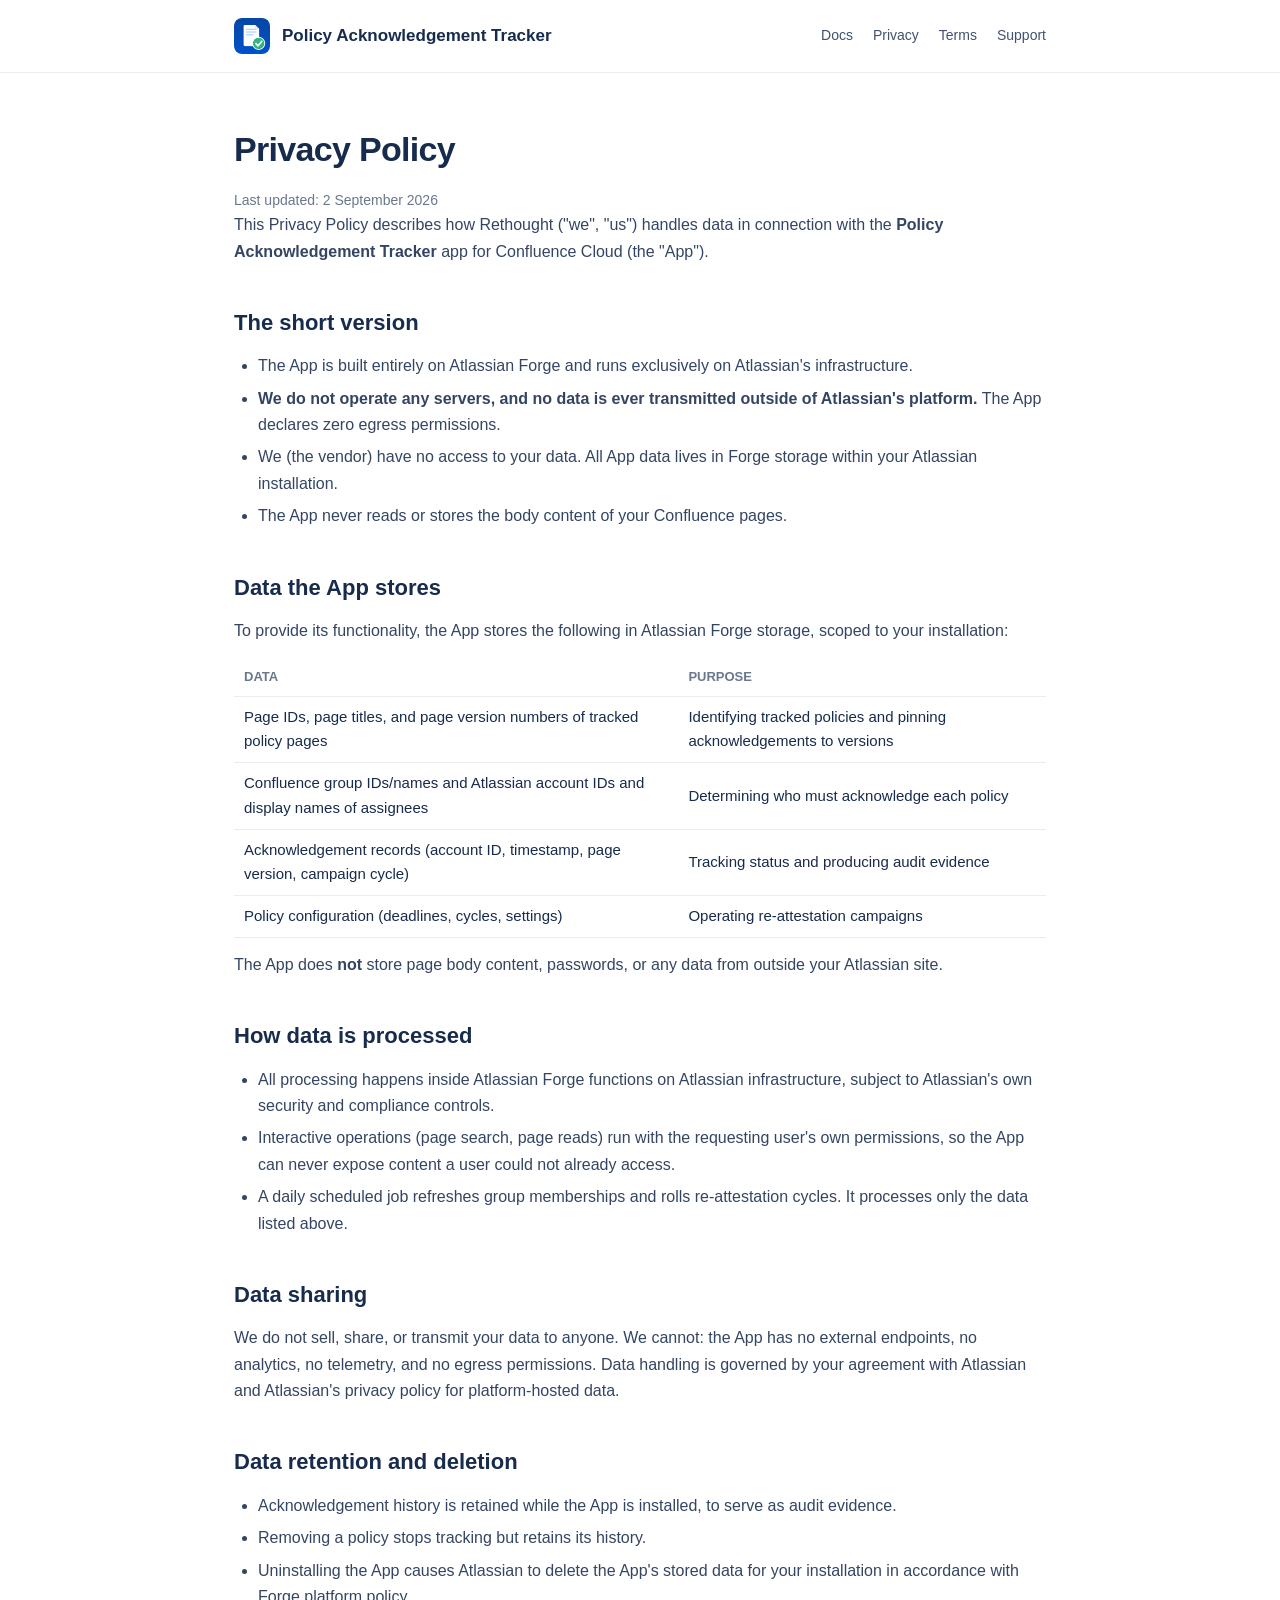
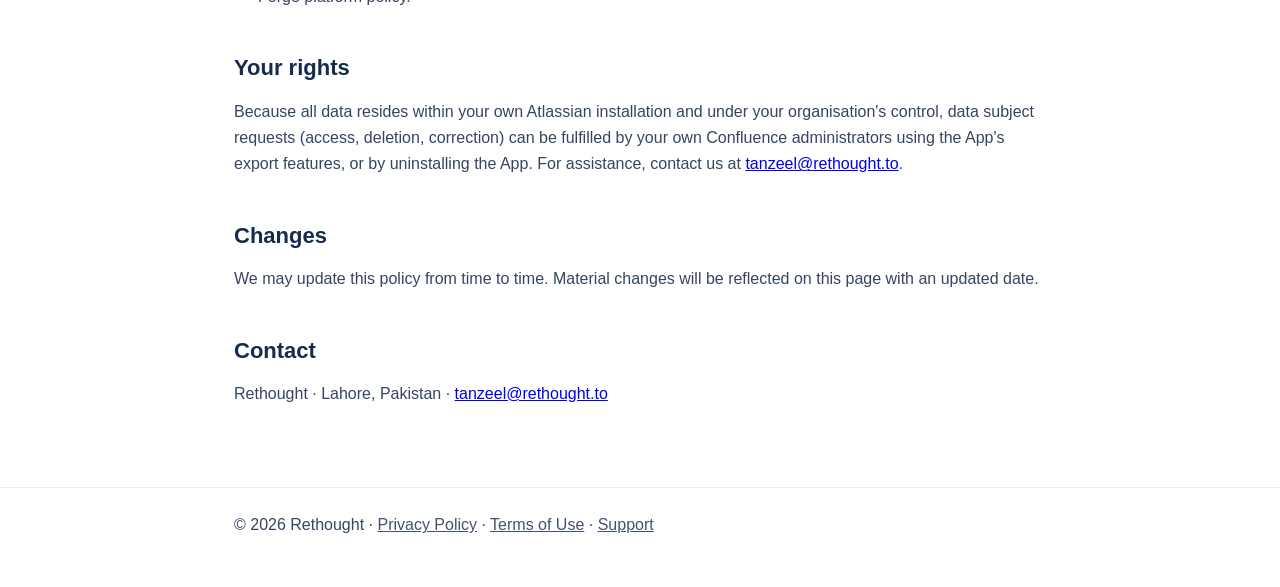
==== privacy.html @ a63053b1 "Policy Acknowledgement Tracker docs site Co-Authored-By: Claude Fable 5 <noreply@anthropic.com>" ====
<!DOCTYPE html>
<html lang="en">
<head>
  <meta charset="utf-8">
  <meta name="viewport" content="width=device-width, initial-scale=1">
  <title>Privacy Policy — Policy Acknowledgement Tracker</title>
  <link rel="stylesheet" href="style.css">
  <link rel="icon" href="logo.png">
</head>
<body>
<header>
  <div class="wrap">
    <img src="logo.png" alt="logo">
    <span class="name">Policy Acknowledgement Tracker</span>
    <nav><a href="index.html">Docs</a><a href="privacy.html">Privacy</a><a href="terms.html">Terms</a><a href="support.html">Support</a></nav>
  </div>
</header>
<main>
  <div class="wrap">
    <h1>Privacy Policy</h1>
    <p class="muted">Last updated: 2 September 2026</p>
    <p>This Privacy Policy describes how Rethought ("we", "us") handles data in connection with the <strong>Policy Acknowledgement Tracker</strong> app for Confluence Cloud (the "App").</p>

    <h2>The short version</h2>
    <ul>
      <li>The App is built entirely on Atlassian Forge and runs exclusively on Atlassian's infrastructure.</li>
      <li><strong>We do not operate any servers, and no data is ever transmitted outside of Atlassian's platform.</strong> The App declares zero egress permissions.</li>
      <li>We (the vendor) have no access to your data. All App data lives in Forge storage within your Atlassian installation.</li>
      <li>The App never reads or stores the body content of your Confluence pages.</li>
    </ul>

    <h2>Data the App stores</h2>
    <p>To provide its functionality, the App stores the following in Atlassian Forge storage, scoped to your installation:</p>
    <table>
      <tr><th>Data</th><th>Purpose</th></tr>
      <tr><td>Page IDs, page titles, and page version numbers of tracked policy pages</td><td>Identifying tracked policies and pinning acknowledgements to versions</td></tr>
      <tr><td>Confluence group IDs/names and Atlassian account IDs and display names of assignees</td><td>Determining who must acknowledge each policy</td></tr>
      <tr><td>Acknowledgement records (account ID, timestamp, page version, campaign cycle)</td><td>Tracking status and producing audit evidence</td></tr>
      <tr><td>Policy configuration (deadlines, cycles, settings)</td><td>Operating re-attestation campaigns</td></tr>
    </table>
    <p>The App does <strong>not</strong> store page body content, passwords, or any data from outside your Atlassian site.</p>

    <h2>How data is processed</h2>
    <ul>
      <li>All processing happens inside Atlassian Forge functions on Atlassian infrastructure, subject to Atlassian's own security and compliance controls.</li>
      <li>Interactive operations (page search, page reads) run with the requesting user's own permissions, so the App can never expose content a user could not already access.</li>
      <li>A daily scheduled job refreshes group memberships and rolls re-attestation cycles. It processes only the data listed above.</li>
    </ul>

    <h2>Data sharing</h2>
    <p>We do not sell, share, or transmit your data to anyone. We cannot: the App has no external endpoints, no analytics, no telemetry, and no egress permissions. Data handling is governed by your agreement with Atlassian and Atlassian's privacy policy for platform-hosted data.</p>

    <h2>Data retention and deletion</h2>
    <ul>
      <li>Acknowledgement history is retained while the App is installed, to serve as audit evidence.</li>
      <li>Removing a policy stops tracking but retains its history.</li>
      <li>Uninstalling the App causes Atlassian to delete the App's stored data for your installation in accordance with Forge platform policy.</li>
    </ul>

    <h2>Your rights</h2>
    <p>Because all data resides within your own Atlassian installation and under your organisation's control, data subject requests (access, deletion, correction) can be fulfilled by your own Confluence administrators using the App's export features, or by uninstalling the App. For assistance, contact us at <a href="mailto:tanzeel@rethought.to">tanzeel@rethought.to</a>.</p>

    <h2>Changes</h2>
    <p>We may update this policy from time to time. Material changes will be reflected on this page with an updated date.</p>

    <h2>Contact</h2>
    <p>Rethought · Lahore, Pakistan · <a href="mailto:tanzeel@rethought.to">tanzeel@rethought.to</a></p>
  </div>
</main>
<footer><div class="wrap"><p>© 2026 Rethought · <a href="privacy.html">Privacy Policy</a> · <a href="terms.html">Terms of Use</a> · <a href="support.html">Support</a></p></div></footer>
</body>
</html>
---- style.css ----
* { box-sizing: border-box; margin: 0; padding: 0; }
body {
  font-family: -apple-system, BlinkMacSystemFont, 'Segoe UI', Roboto, Helvetica, Arial, sans-serif;
  color: #172b4d; line-height: 1.65; background: #fff;
}
.wrap { max-width: 860px; margin: 0 auto; padding: 0 24px; }
header { border-bottom: 1px solid #ebecf0; padding: 18px 0; }
header .wrap { display: flex; align-items: center; gap: 12px; }
header img { width: 36px; height: 36px; border-radius: 8px; }
header .name { font-weight: 700; font-size: 17px; }
header nav { margin-left: auto; display: flex; gap: 20px; }
header nav a { color: #42526e; text-decoration: none; font-size: 14px; font-weight: 500; }
header nav a:hover { color: #0052cc; }
main { padding: 48px 0 80px; }
h1 { font-size: 34px; margin-bottom: 12px; letter-spacing: -0.02em; }
h2 { font-size: 22px; margin: 40px 0 12px; }
h3 { font-size: 17px; margin: 24px 0 8px; }
p, li { color: #344563; font-size: 16px; }
ul, ol { padding-left: 24px; margin: 10px 0; }
li { margin: 6px 0; }
.lead { font-size: 19px; color: #42526e; margin-bottom: 28px; }
.badge-row { display: flex; gap: 8px; flex-wrap: wrap; margin: 18px 0 30px; }
.badge { background: #e3fcef; color: #006644; border-radius: 4px; padding: 4px 12px; font-size: 13px; font-weight: 600; }
.badge.blue { background: #deebff; color: #0747a6; }
.cta { display: inline-block; background: #0052cc; color: #fff; padding: 12px 22px; border-radius: 6px; text-decoration: none; font-weight: 600; margin: 8px 0 20px; }
.cta:hover { background: #0747a6; }
.card { border: 1px solid #ebecf0; border-radius: 10px; padding: 20px 24px; margin: 14px 0; }
.card h3 { margin-top: 0; }
footer { border-top: 1px solid #ebecf0; padding: 24px 0 48px; color: #6b778c; font-size: 14px; }
footer a { color: #42526e; }
code { background: #f4f5f7; border-radius: 3px; padding: 1px 6px; font-size: 14px; }
.muted { color: #6b778c; font-size: 14px; }
table { border-collapse: collapse; width: 100%; margin: 14px 0; }
th, td { text-align: left; border-bottom: 1px solid #ebecf0; padding: 8px 10px; font-size: 15px; }
th { color: #6b778c; font-size: 13px; text-transform: uppercase; }
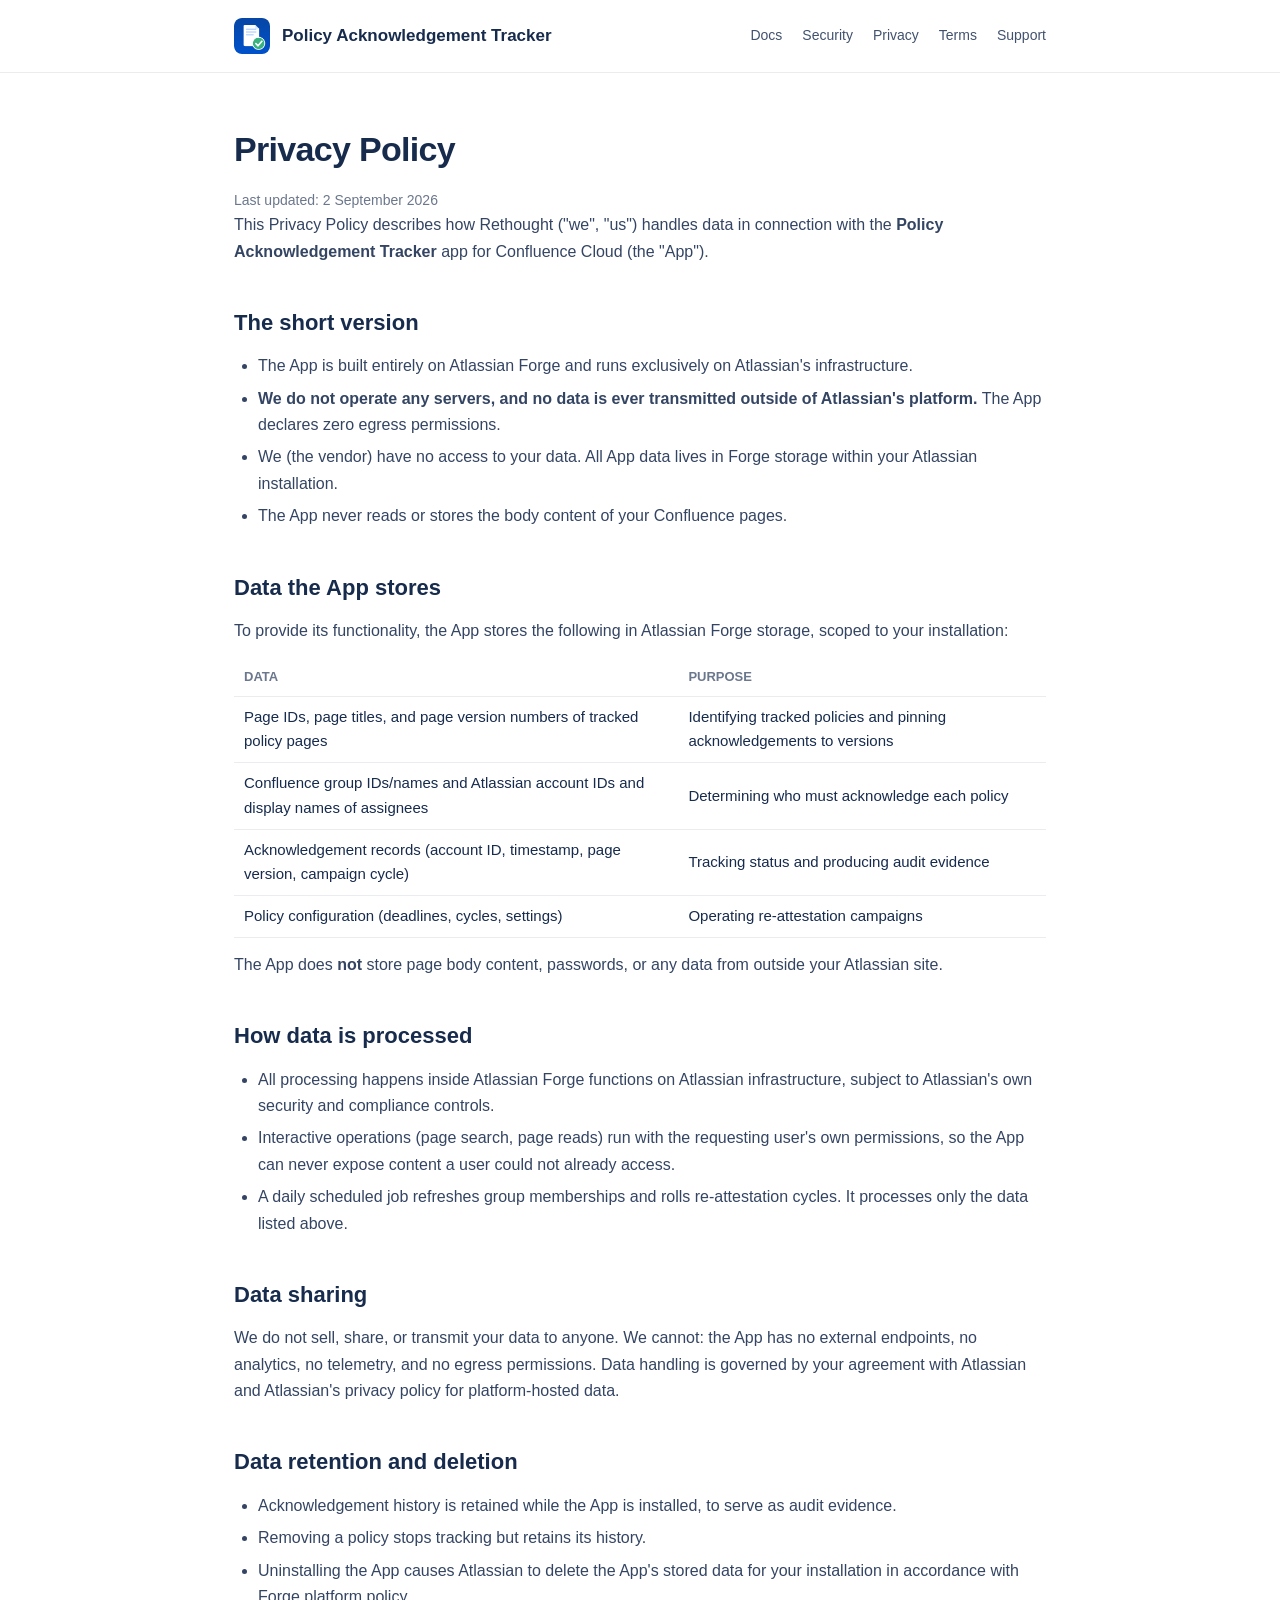
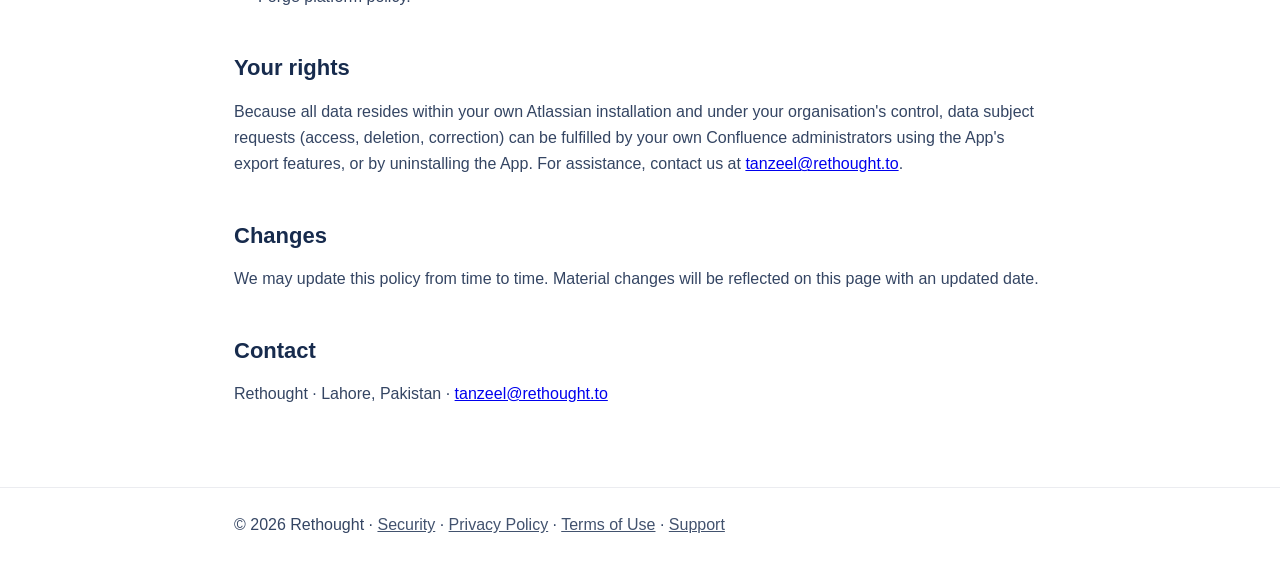
==== commit 17b60a84: "Add Security page (responsible disclosure, security posture) Distinct from the privacy policy; docum" ====
--- a/privacy.html
+++ b/privacy.html
@@ -12,7 +12,7 @@
   <div class="wrap">
     <img src="logo.png" alt="logo">
     <span class="name">Policy Acknowledgement Tracker</span>
-    <nav><a href="index.html">Docs</a><a href="privacy.html">Privacy</a><a href="terms.html">Terms</a><a href="support.html">Support</a></nav>
+    <nav><a href="index.html">Docs</a><a href="security.html">Security</a><a href="privacy.html">Privacy</a><a href="terms.html">Terms</a><a href="support.html">Support</a></nav>
   </div>
 </header>
 <main>
@@ -67,6 +67,6 @@
     <p>Rethought · Lahore, Pakistan · <a href="mailto:tanzeel@rethought.to">tanzeel@rethought.to</a></p>
   </div>
 </main>
-<footer><div class="wrap"><p>© 2026 Rethought · <a href="privacy.html">Privacy Policy</a> · <a href="terms.html">Terms of Use</a> · <a href="support.html">Support</a></p></div></footer>
+<footer><div class="wrap"><p>© 2026 Rethought · <a href="security.html">Security</a> · <a href="privacy.html">Privacy Policy</a> · <a href="terms.html">Terms of Use</a> · <a href="support.html">Support</a></p></div></footer>
 </body>
 </html>
